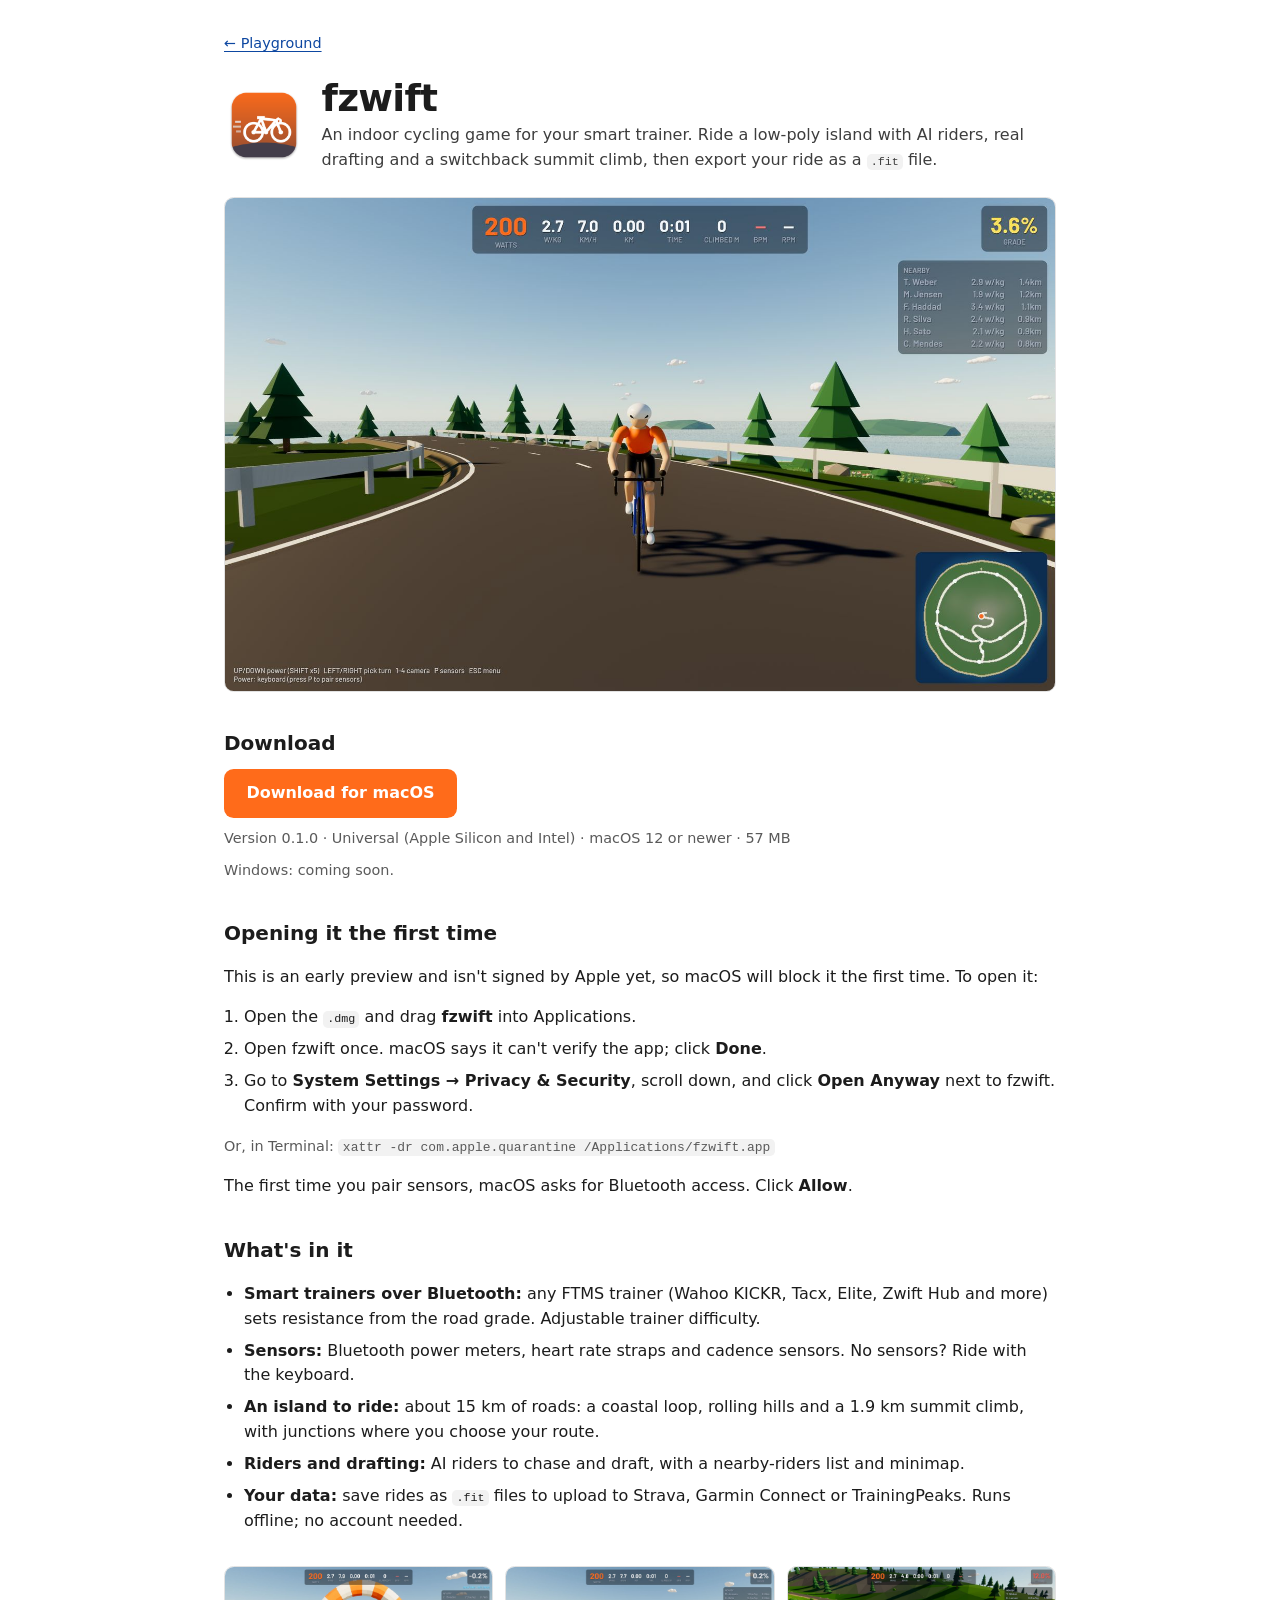
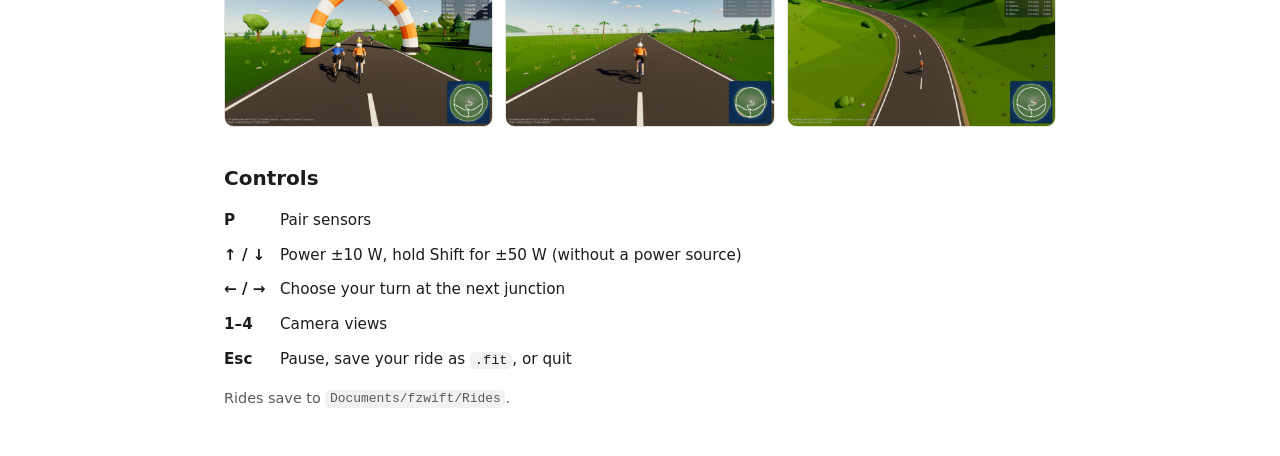
==== fzwift/index.html @ fb0ee88e "Add fzwift download page Co-Authored-By: Claude Opus 5.5 <noreply@anthropic.com>" ====
<!DOCTYPE html>
<html lang="en">
  <head>
    <meta charset="utf-8" />
    <meta name="viewport" content="width=device-width, initial-scale=1" />
    <meta
      name="description"
      content="fzwift: an indoor cycling game for your smart trainer. Ride a low-poly island with AI riders, drafting and a summit climb. Free download for macOS."
    />
    <title>fzwift — Bryce Natter</title>
    <link rel="icon" href="/assets/favicon.svg" type="image/svg+xml" />
    <link rel="stylesheet" href="/fzwift/styles.css" />
  </head>
  <body>
    <main class="page-shell">
      <p class="back"><a href="/playground/">← Playground</a></p>

      <header class="hero">
        <img class="hero__icon" src="/fzwift/icon.png" alt="" width="96" height="96" />
        <div>
          <h1>fzwift</h1>
          <p class="intro">
            An indoor cycling game for your smart trainer. Ride a low-poly island with AI riders, real drafting and a
            switchback summit climb, then export your ride as a <code>.fit</code> file.
          </p>
        </div>
      </header>

      <img class="screenshot" src="/fzwift/summit.jpg" alt="A rider climbing past guardrails toward the summit, with the sea and islands behind"
        width="1600" height="952" />

      <section class="download" aria-labelledby="download">
        <h2 id="download">Download</h2>
        <a class="button"
          href="https://github.com/brycenatter/brycenatter.github.io/releases/download/fzwift-v0.1.0/fzwift-0.1.0-macos.dmg">
          Download for macOS
        </a>
        <p class="meta">Version 0.1.0 · Universal (Apple Silicon and Intel) · macOS 12 or newer · 57 MB</p>
        <p class="meta">Windows: coming soon.</p>
      </section>

      <section aria-labelledby="first-launch">
        <h2 id="first-launch">Opening it the first time</h2>
        <p>
          This is an early preview and isn't signed by Apple yet, so macOS will block it the first time. To open it:
        </p>
        <ol>
          <li>Open the <code>.dmg</code> and drag <strong>fzwift</strong> into Applications.</li>
          <li>Open fzwift once. macOS says it can't verify the app; click <strong>Done</strong>.</li>
          <li>
            Go to <strong>System Settings → Privacy &amp; Security</strong>, scroll down, and click
            <strong>Open Anyway</strong> next to fzwift. Confirm with your password.
          </li>
        </ol>
        <p class="meta">
          Or, in Terminal: <code>xattr -dr com.apple.quarantine /Applications/fzwift.app</code>
        </p>
        <p>The first time you pair sensors, macOS asks for Bluetooth access. Click <strong>Allow</strong>.</p>
      </section>

      <section aria-labelledby="features">
        <h2 id="features">What's in it</h2>
        <ul class="features">
          <li><strong>Smart trainers over Bluetooth:</strong> any FTMS trainer (Wahoo KICKR, Tacx, Elite, Zwift Hub and
            more) sets resistance from the road grade. Adjustable trainer difficulty.</li>
          <li><strong>Sensors:</strong> Bluetooth power meters, heart rate straps and cadence sensors. No sensors? Ride
            with the keyboard.</li>
          <li><strong>An island to ride:</strong> about 15 km of roads: a coastal loop, rolling hills and a 1.9 km summit
            climb, with junctions where you choose your route.</li>
          <li><strong>Riders and drafting:</strong> AI riders to chase and draft, with a nearby-riders list and
            minimap.</li>
          <li><strong>Your data:</strong> save rides as <code>.fit</code> files to upload to Strava, Garmin Connect or
            TrainingPeaks. Runs offline; no account needed.</li>
        </ul>
      </section>

      <div class="gallery">
        <img src="/fzwift/start.jpg" alt="Riders rolling under the striped start arch" width="1600" height="952" loading="lazy" />
        <img src="/fzwift/coast.jpg" alt="The coast road lined with palm trees" width="1600" height="952" loading="lazy" />
        <img src="/fzwift/climb.jpg" alt="Bird's-eye view of a rider on the summit switchbacks" width="1600" height="952" loading="lazy" />
      </div>

      <section aria-labelledby="controls">
        <h2 id="controls">Controls</h2>
        <table class="controls">
          <tbody>
            <tr><th>P</th><td>Pair sensors</td></tr>
            <tr><th>↑ / ↓</th><td>Power ±10 W, hold Shift for ±50 W (without a power source)</td></tr>
            <tr><th>← / →</th><td>Choose your turn at the next junction</td></tr>
            <tr><th>1–4</th><td>Camera views</td></tr>
            <tr><th>Esc</th><td>Pause, save your ride as <code>.fit</code>, or quit</td></tr>
          </tbody>
        </table>
        <p class="meta">Rides save to <code>Documents/fzwift/Rides</code>.</p>
      </section>
    </main>
  </body>
</html>
---- fzwift/styles.css ----
*,
*::before,
*::after {
  box-sizing: border-box;
}

body {
  margin: 0;
  min-height: 100dvh;
  font-family: system-ui, -apple-system, "Segoe UI", Roboto, sans-serif;
  line-height: 1.55;
  color: #1c1c1c;
  background: #fff;
}

a {
  color: #0d47a1;
  text-underline-offset: 3px;
}

code {
  font-size: 0.9em;
  padding: 0.1em 0.35em;
  border-radius: 0.3rem;
  background: #f2f2f2;
  overflow-wrap: anywhere;
}

.page-shell {
  width: min(52rem, calc(100% - 2.5rem));
  margin: 0 auto;
  padding: 2rem 0 3rem;
}

.back {
  margin: 0 0 1.5rem;
  font-size: 0.9rem;
}

.hero {
  display: flex;
  gap: 1.1rem;
  align-items: center;
  margin-bottom: 1.5rem;
}

.hero__icon {
  flex: none;
  width: 5rem;
  height: 5rem;
}

h1 {
  margin: 0 0 0.25rem;
  font-size: clamp(1.85rem, 4.5vw, 2.35rem);
  font-weight: 600;
  letter-spacing: -0.02em;
  line-height: 1.08;
}

h2 {
  margin: 2.25rem 0 0.6rem;
  font-size: 1.25rem;
  font-weight: 600;
}

.intro {
  margin: 0;
  color: #3d3d3d;
}

.screenshot,
.gallery img {
  display: block;
  width: 100%;
  height: auto;
  border-radius: 0.6rem;
  border: 1px solid #e2e2e2;
}

.gallery {
  display: grid;
  grid-template-columns: repeat(auto-fill, minmax(15rem, 1fr));
  gap: 0.75rem;
  margin-top: 2rem;
}

.button {
  display: inline-block;
  padding: 0.75rem 1.4rem;
  border-radius: 0.6rem;
  background: #ff6b1a;
  color: #fff;
  font-weight: 600;
  text-decoration: none;
  transition: background 0.15s, box-shadow 0.15s;
}

.button:hover,
.button:focus-visible {
  background: #e85a0c;
  box-shadow: 0 2px 10px rgba(255, 107, 26, 0.3);
}

.meta {
  margin: 0.6rem 0 0;
  font-size: 0.9rem;
  color: #5a5a5a;
}

ol,
.features {
  padding-left: 1.25rem;
}

.features li,
ol li {
  margin-bottom: 0.45rem;
}

.controls {
  border-collapse: collapse;
}

.controls th,
.controls td {
  padding: 0.35rem 0.9rem 0.35rem 0;
  text-align: left;
  vertical-align: top;
  font-size: 0.95rem;
}

.controls th {
  white-space: nowrap;
  font-weight: 600;
}

@media (max-width: 30rem) {
  .hero {
    flex-direction: column;
    align-items: flex-start;
  }
}
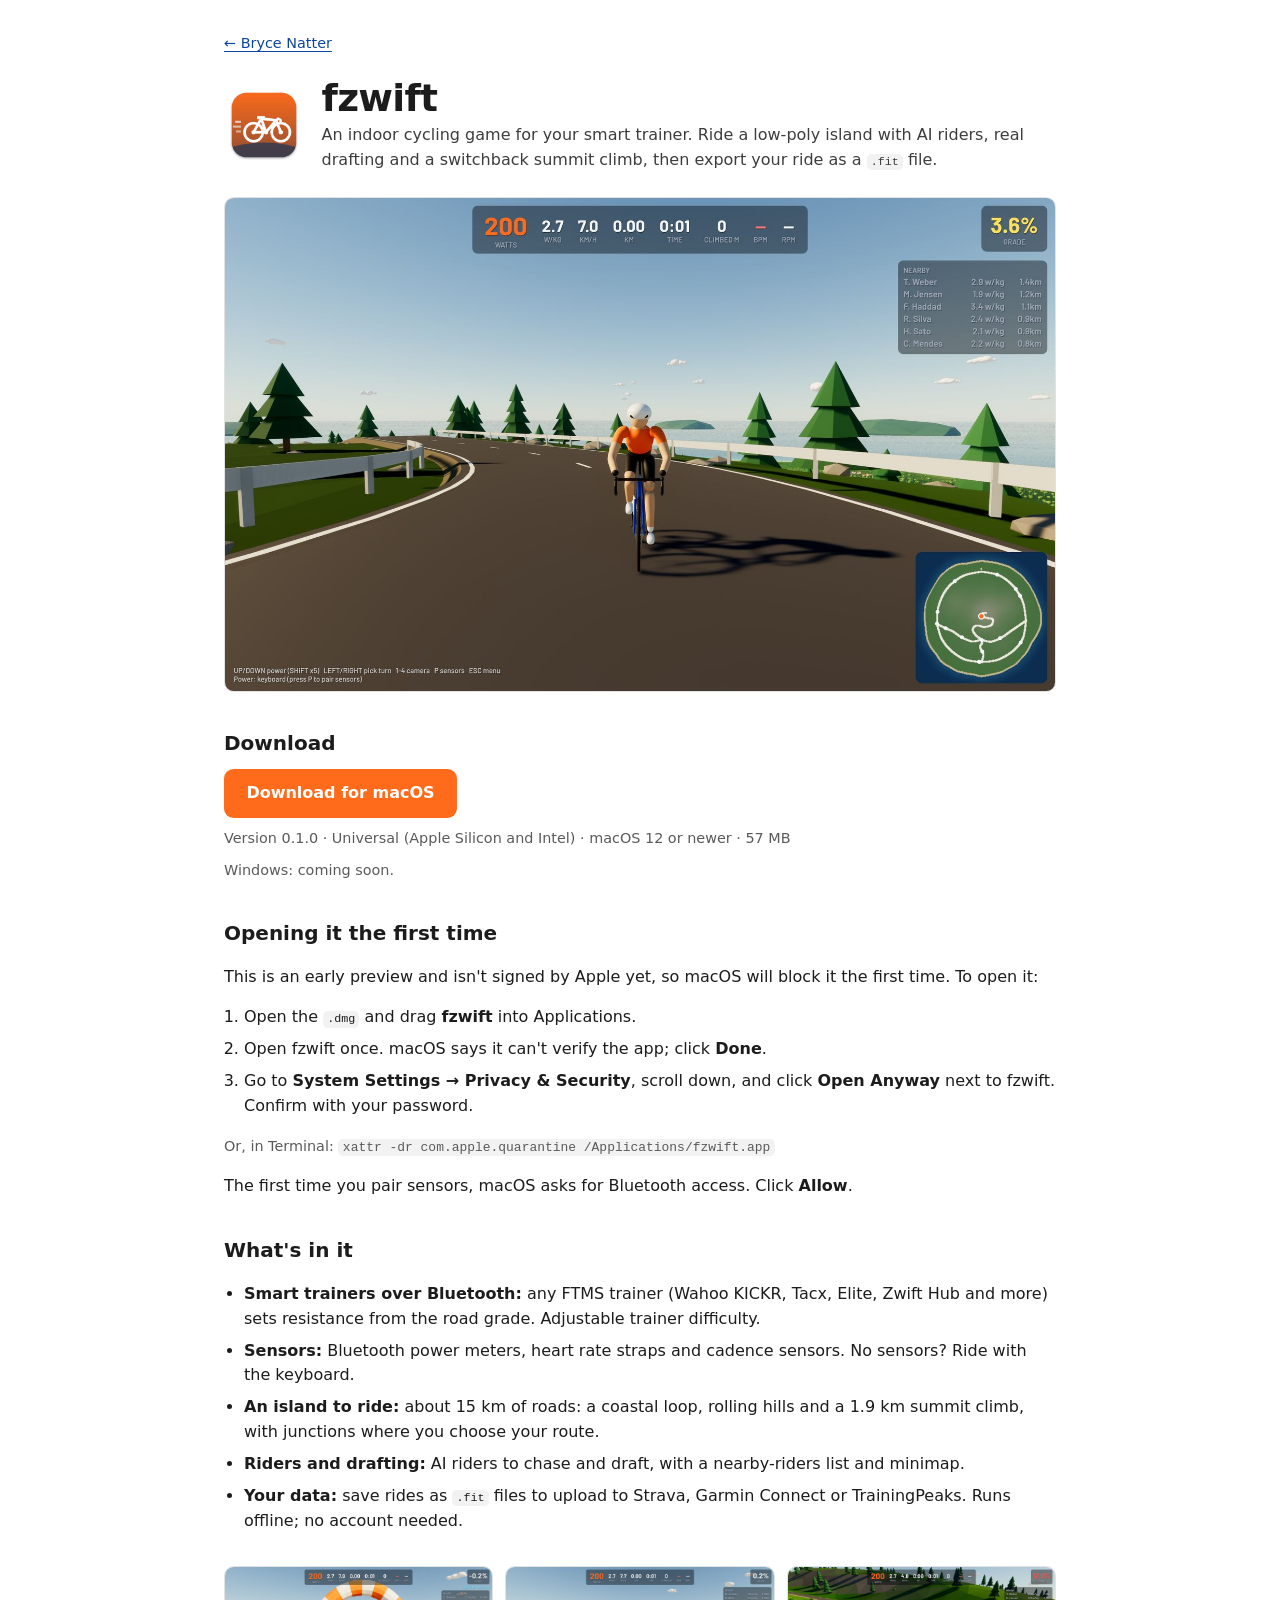
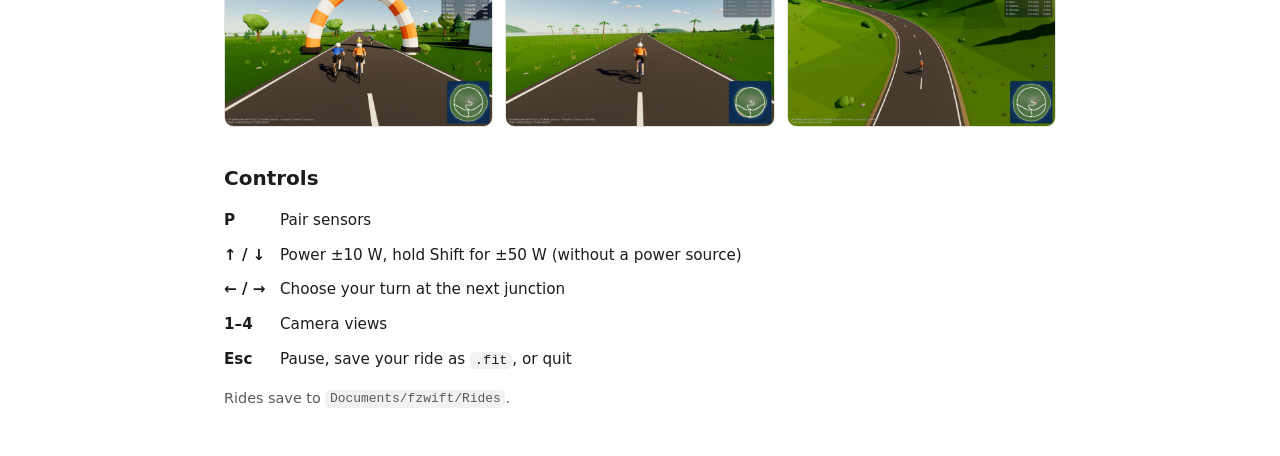
==== commit 128b716d: "Unpublish unfinished playground page; link fzwift page home Co-Authored-By: Claude Opus 5.5 <noreply" ====
--- a/fzwift/index.html
+++ b/fzwift/index.html
@@ -13,7 +13,7 @@
   </head>
   <body>
     <main class="page-shell">
-      <p class="back"><a href="/playground/">← Playground</a></p>
+      <p class="back"><a href="/">← Bryce Natter</a></p>
 
       <header class="hero">
         <img class="hero__icon" src="/fzwift/icon.png" alt="" width="96" height="96" />
